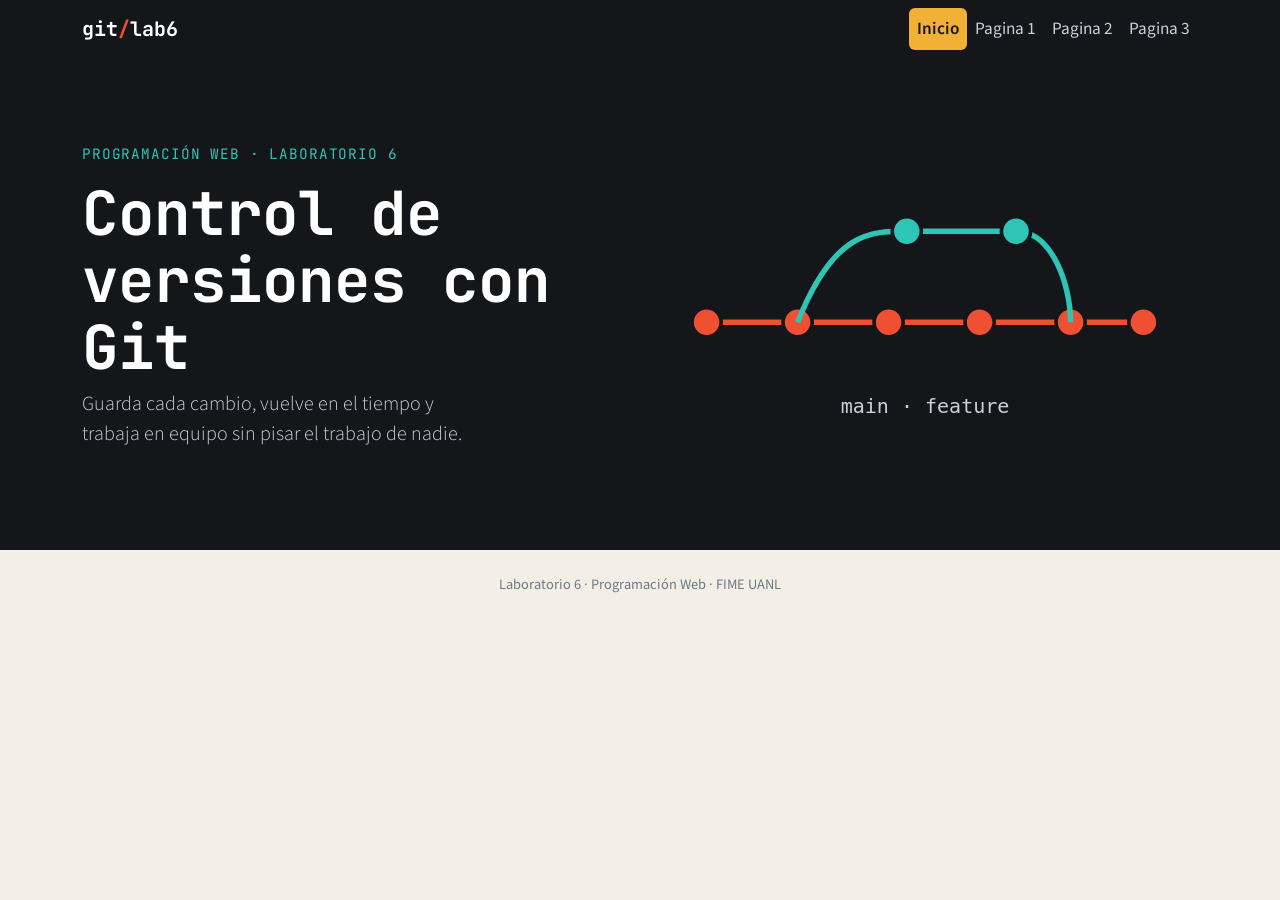
==== index.html @ 494d9a65 "Añadidos archivos del ejercicio 3.1" ====
<!DOCTYPE html>
<html lang="es"><head><meta charset="UTF-8"><meta name="viewport" content="width=device-width, initial-scale=1.0">
<title>Inicio | Laboratorio 6</title>
<link href="https://fonts.googleapis.com/css2?family=JetBrains+Mono:wght@500;700&family=Source+Sans+3:wght@400;600&display=swap" rel="stylesheet">
<link rel="stylesheet" href="https://cdnjs.cloudflare.com/ajax/libs/bootstrap/5.3.3/css/bootstrap.min.css">
<link rel="stylesheet" href="css/estilos.css"></head>
<body>
<nav class="navbar navbar-expand-md navbar-dark barra"><div class="container">
<a class="navbar-brand" href="#">git<span>/</span>lab6</a>
<button class="navbar-toggler" type="button" data-bs-toggle="collapse" data-bs-target="#menu" aria-controls="menu" aria-expanded="false" aria-label="Abrir menú"><span class="navbar-toggler-icon"></span></button>
<div class="collapse navbar-collapse" id="menu"><ul class="navbar-nav ms-auto"><li class="nav-item"><a class="nav-link active" href="#" aria-current="page">Inicio</a></li><li class="nav-item"><a class="nav-link" href="#">Pagina 1</a></li><li class="nav-item"><a class="nav-link" href="#">Pagina 2</a></li><li class="nav-item"><a class="nav-link" href="#">Pagina 3</a></li></ul></div></div></nav>
<header class="portada"><div class="container"><div class="row align-items-center g-4">
<div class="col-md-6"><p class="etiqueta">Programación Web · Laboratorio 6</p><h1 class="gigante">Control de versiones con Git</h1>
<p class="lead">Guarda cada cambio, vuelve en el tiempo y trabaja en equipo sin pisar el trabajo de nadie.</p></div>
<div class="col-md-6"><img src="img/hero.svg" class="img-fluid rounded" alt="Grafo de commits con una rama principal y una rama de trabajo"></div>
</div></div></header>
<footer class="pie text-center py-4">Laboratorio 6 · Programación Web · FIME UANL</footer>
<script src="https://cdnjs.cloudflare.com/ajax/libs/bootstrap/5.3.3/js/bootstrap.bundle.min.js"></script>
</body></html>
---- css/estilos.css ----
:root { --tinta:#14161a; --papel:#f4efe6; --naranja:#f05032; --turquesa:#2ec4b6; --ambar:#f2b134; }
body { background: var(--papel); color: var(--tinta); font-family: "Source Sans 3", system-ui, sans-serif; font-size: 1.08rem; }
h1, h2, h3, .navbar-brand, .etiqueta { font-family: "JetBrains Mono", ui-monospace, monospace; }
.barra { background: var(--tinta); }
.barra .navbar-brand { color:#fff; font-weight:700; }
.barra .navbar-brand span { color: var(--naranja); }
.barra .nav-link { color:#c9d1d9; }
.barra .nav-link:hover { color: var(--ambar); }
.barra .nav-link.active { color: var(--tinta); background: var(--ambar); border-radius: 6px; font-weight: 600; }
.portada { background: var(--tinta); color:#fff; padding: 4rem 0; }
.etiqueta { color: var(--turquesa); font-size:.9rem; letter-spacing:.06em; text-transform:uppercase; }
.gigante { font-size: clamp(2.2rem, 6vw, 3.8rem); font-weight:700; line-height:1.1; }
.portada .lead { color:#c9d1d9; max-width: 38ch; }
.titulo { font-size: clamp(1.8rem, 4vw, 2.6rem); font-weight:700; margin-bottom:1.5rem; border-left: 8px solid var(--naranja); padding-left: .8rem; }
.sub { font-size: 1.3rem; font-weight:700; margin-bottom:1rem; }
.tarjeta { border: 2px solid var(--tinta); border-radius: 10px; background:#fff; }
.panel-tab { background:#fff; border:1px solid #cfd8e0; border-top:0; border-radius: 0 0 8px 8px; }
.nav-tabs .nav-link { color: var(--tinta); }
.nav-tabs .nav-link.active { font-weight:700; border-top: 3px solid var(--naranja); }
pre { background: var(--tinta); color:#e6edf3; padding: 1rem; border-radius: 8px; }
code { color: #b3361f; }
pre code { color: inherit; }
.pie { color:#6b7a88; font-size:.9rem; }
a:focus-visible, button:focus-visible { outline: 3px solid var(--ambar); outline-offset: 2px; }
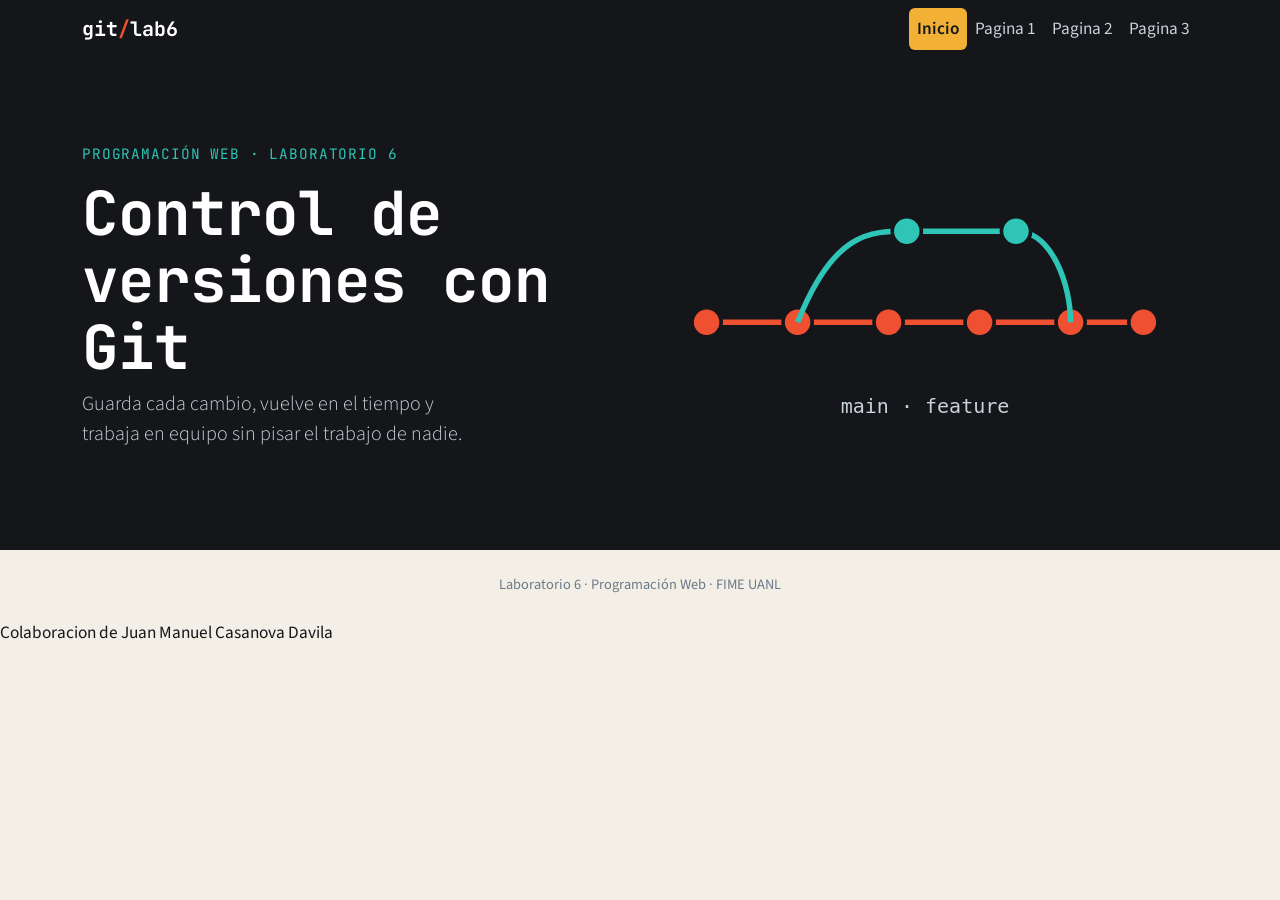
==== commit e8b4df7a: "Colaboracion de 2269091 - Juan Manuel Casanova Davila" ====
--- a/index.html
+++ b/index.html
@@ -6,9 +6,9 @@
 <link rel="stylesheet" href="css/estilos.css"></head>
 <body>
 <nav class="navbar navbar-expand-md navbar-dark barra"><div class="container">
-<a class="navbar-brand" href="#">git<span>/</span>lab6</a>
+<a class="navbar-brand" href="index.html">git<span>/</span>lab6</a>
 <button class="navbar-toggler" type="button" data-bs-toggle="collapse" data-bs-target="#menu" aria-controls="menu" aria-expanded="false" aria-label="Abrir menú"><span class="navbar-toggler-icon"></span></button>
-<div class="collapse navbar-collapse" id="menu"><ul class="navbar-nav ms-auto"><li class="nav-item"><a class="nav-link active" href="#" aria-current="page">Inicio</a></li><li class="nav-item"><a class="nav-link" href="#">Pagina 1</a></li><li class="nav-item"><a class="nav-link" href="#">Pagina 2</a></li><li class="nav-item"><a class="nav-link" href="#">Pagina 3</a></li></ul></div></div></nav>
+<div class="collapse navbar-collapse" id="menu"><ul class="navbar-nav ms-auto"><li class="nav-item"><a class="nav-link active" href="index.html" aria-current="page">Inicio</a></li><li class="nav-item"><a class="nav-link" href="pagina1.html">Pagina 1</a></li><li class="nav-item"><a class="nav-link" href="pagina2.html">Pagina 2</a></li><li class="nav-item"><a class="nav-link" href="pagina3.html">Pagina 3</a></li></ul></div></div></nav>
 <header class="portada"><div class="container"><div class="row align-items-center g-4">
 <div class="col-md-6"><p class="etiqueta">Programación Web · Laboratorio 6</p><h1 class="gigante">Control de versiones con Git</h1>
 <p class="lead">Guarda cada cambio, vuelve en el tiempo y trabaja en equipo sin pisar el trabajo de nadie.</p></div>
@@ -16,4 +16,6 @@
 </div></div></header>
 <footer class="pie text-center py-4">Laboratorio 6 · Programación Web · FIME UANL</footer>
 <script src="https://cdnjs.cloudflare.com/ajax/libs/bootstrap/5.3.3/js/bootstrap.bundle.min.js"></script>
+
+Colaboracion de Juan Manuel Casanova Davila 
 </body></html>
